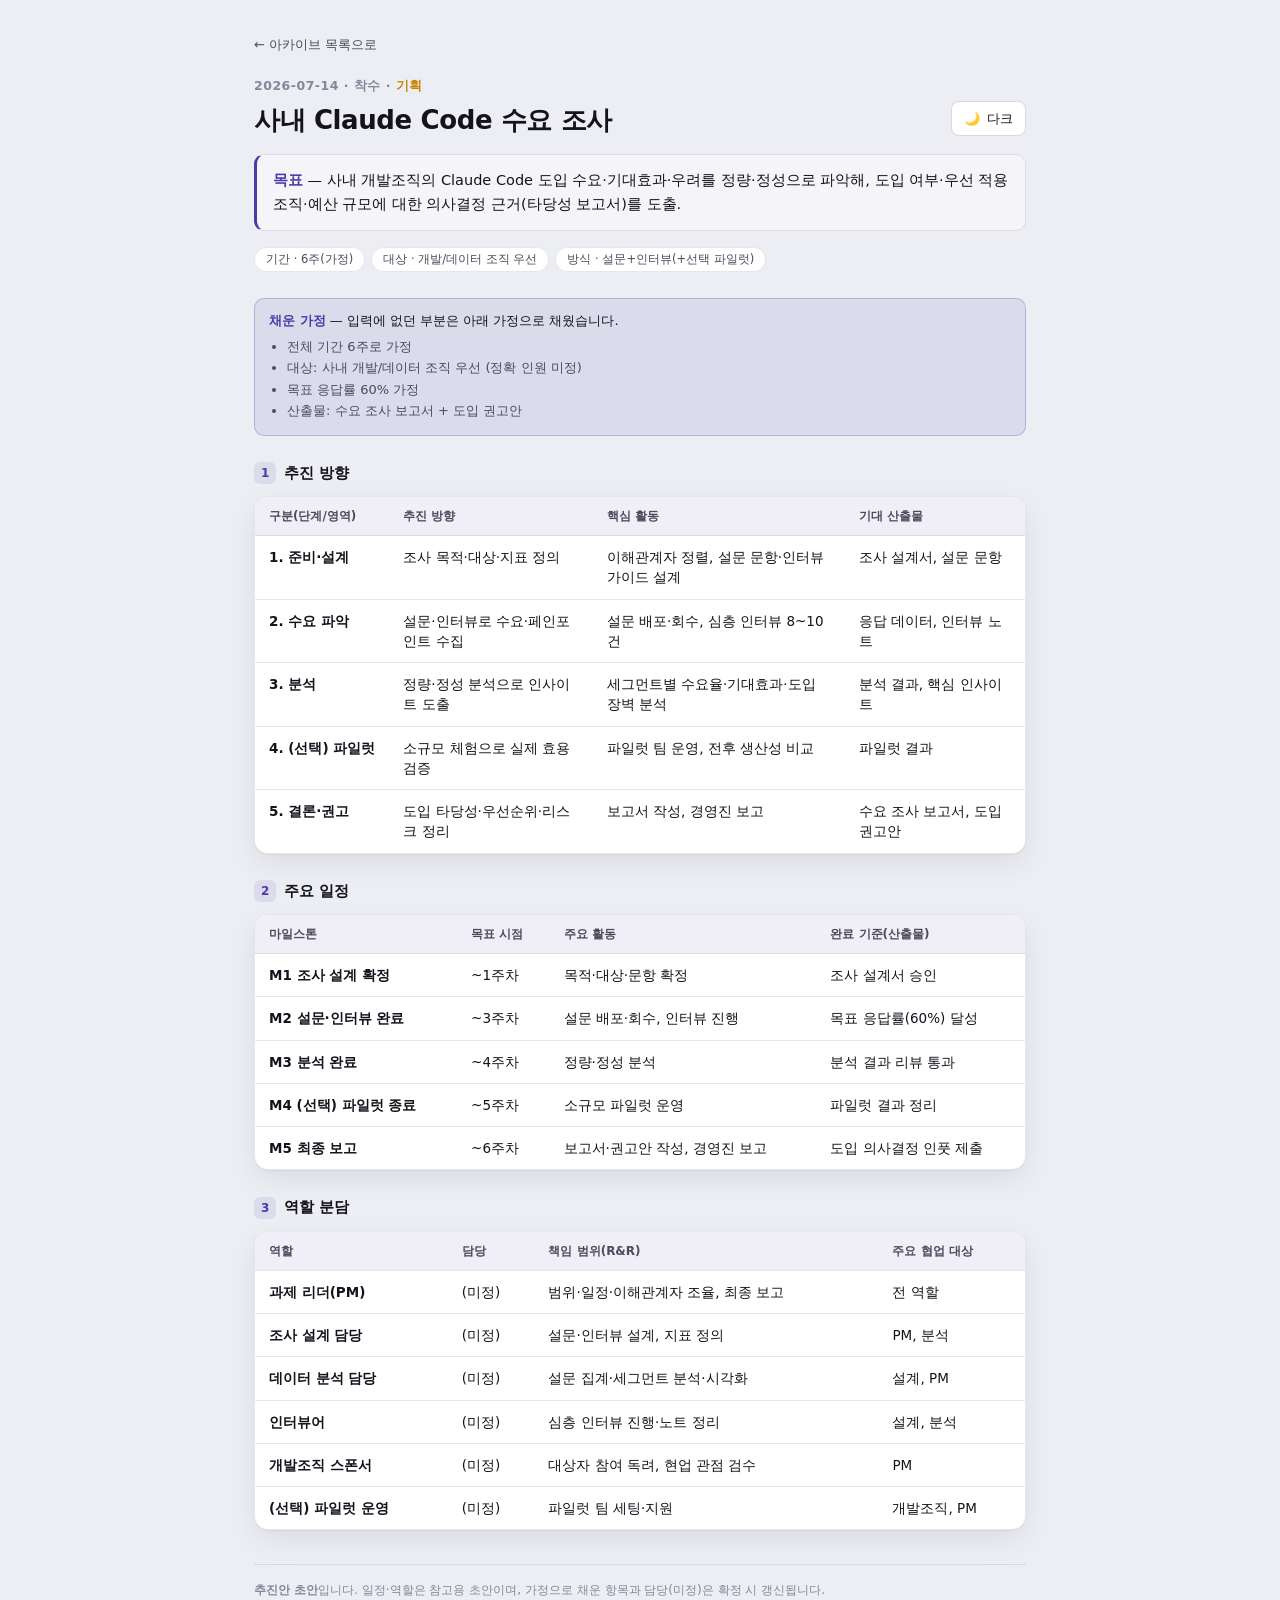
==== plans/claude-code-demand.html @ 67fa5ae9 "Add: 사내 Claude Code 수요 조사 추진안" ====
<!doctype html>
<html lang="ko">
<head>
  <meta charset="utf-8">
  <meta name="viewport" content="width=device-width, initial-scale=1">
  <title>사내 Claude Code 수요 조사 · 추진안</title>
  <link rel="icon" href="data:image/svg+xml,<svg xmlns='http://www.w3.org/2000/svg' viewBox='0 0 16 16'><text y='14' font-size='14'>🗂️</text></svg>">
  <link rel="stylesheet" href="../style.css">
</head>
<body>
  <div class="wrap narrow">
    <a class="back" href="../index.html">← 아카이브 목록으로</a>
    <header class="top" style="margin-bottom:0">
      <div>
        <div class="meta-date">2026-07-14 · 착수 · <span style="color:var(--warn)">기획</span></div>
        <h1 class="detail-title">사내 Claude Code 수요 조사</h1>
      </div>
      <div class="head-right">
        <button class="btn" id="themeBtn" aria-label="테마 전환"><span id="themeIcon">🌙</span><span id="themeTxt">다크</span></button>
      </div>
    </header>

    <div class="goal"><b>목표</b> — 사내 개발조직의 Claude Code 도입 수요·기대효과·우려를 정량·정성으로 파악해, 도입 여부·우선 적용 조직·예산 규모에 대한 의사결정 근거(타당성 보고서)를 도출.</div>
    <div class="chips">
      <span class="chip-k">기간 · 6주(가정)</span><span class="chip-k">대상 · 개발/데이터 조직 우선</span><span class="chip-k">방식 · 설문+인터뷰(+선택 파일럿)</span>
    </div>

    <div class="assump">
      <b>채운 가정</b> — 입력에 없던 부분은 아래 가정으로 채웠습니다.
      <ul>
        <li>전체 기간 6주로 가정</li>
        <li>대상: 사내 개발/데이터 조직 우선 (정확 인원 미정)</li>
        <li>목표 응답률 60% 가정</li>
        <li>산출물: 수요 조사 보고서 + 도입 권고안</li>
      </ul>
    </div>

    <div class="section-h"><span class="tnum">1</span> 추진 방향</div>
    <div class="tcard"><div class="tscroll"><table>
      <thead><tr><th>구분(단계/영역)</th><th>추진 방향</th><th>핵심 활동</th><th>기대 산출물</th></tr></thead>
      <tbody>
        <tr><td>1. 준비·설계</td><td>조사 목적·대상·지표 정의</td><td>이해관계자 정렬, 설문 문항·인터뷰 가이드 설계</td><td>조사 설계서, 설문 문항</td></tr>
        <tr><td>2. 수요 파악</td><td>설문·인터뷰로 수요·페인포인트 수집</td><td>설문 배포·회수, 심층 인터뷰 8~10건</td><td>응답 데이터, 인터뷰 노트</td></tr>
        <tr><td>3. 분석</td><td>정량·정성 분석으로 인사이트 도출</td><td>세그먼트별 수요율·기대효과·도입 장벽 분석</td><td>분석 결과, 핵심 인사이트</td></tr>
        <tr><td>4. (선택) 파일럿</td><td>소규모 체험으로 실제 효용 검증</td><td>파일럿 팀 운영, 전후 생산성 비교</td><td>파일럿 결과</td></tr>
        <tr><td>5. 결론·권고</td><td>도입 타당성·우선순위·리스크 정리</td><td>보고서 작성, 경영진 보고</td><td>수요 조사 보고서, 도입 권고안</td></tr>
      </tbody>
    </table></div></div>

    <div class="section-h"><span class="tnum">2</span> 주요 일정</div>
    <div class="tcard"><div class="tscroll"><table>
      <thead><tr><th>마일스톤</th><th>목표 시점</th><th>주요 활동</th><th>완료 기준(산출물)</th></tr></thead>
      <tbody>
        <tr><td>M1 조사 설계 확정</td><td>~1주차</td><td>목적·대상·문항 확정</td><td>조사 설계서 승인</td></tr>
        <tr><td>M2 설문·인터뷰 완료</td><td>~3주차</td><td>설문 배포·회수, 인터뷰 진행</td><td>목표 응답률(60%) 달성</td></tr>
        <tr><td>M3 분석 완료</td><td>~4주차</td><td>정량·정성 분석</td><td>분석 결과 리뷰 통과</td></tr>
        <tr><td>M4 (선택) 파일럿 종료</td><td>~5주차</td><td>소규모 파일럿 운영</td><td>파일럿 결과 정리</td></tr>
        <tr><td>M5 최종 보고</td><td>~6주차</td><td>보고서·권고안 작성, 경영진 보고</td><td>도입 의사결정 인풋 제출</td></tr>
      </tbody>
    </table></div></div>

    <div class="section-h"><span class="tnum">3</span> 역할 분담</div>
    <div class="tcard"><div class="tscroll"><table>
      <thead><tr><th>역할</th><th>담당</th><th>책임 범위(R&R)</th><th>주요 협업 대상</th></tr></thead>
      <tbody>
        <tr><td>과제 리더(PM)</td><td>(미정)</td><td>범위·일정·이해관계자 조율, 최종 보고</td><td>전 역할</td></tr>
        <tr><td>조사 설계 담당</td><td>(미정)</td><td>설문·인터뷰 설계, 지표 정의</td><td>PM, 분석</td></tr>
        <tr><td>데이터 분석 담당</td><td>(미정)</td><td>설문 집계·세그먼트 분석·시각화</td><td>설계, PM</td></tr>
        <tr><td>인터뷰어</td><td>(미정)</td><td>심층 인터뷰 진행·노트 정리</td><td>설계, 분석</td></tr>
        <tr><td>개발조직 스폰서</td><td>(미정)</td><td>대상자 참여 독려, 현업 관점 검수</td><td>PM</td></tr>
        <tr><td>(선택) 파일럿 운영</td><td>(미정)</td><td>파일럿 팀 세팅·지원</td><td>개발조직, PM</td></tr>
      </tbody>
    </table></div></div>

    <footer class="note">
      <strong>추진안 초안</strong>입니다. 일정·역할은 참고용 초안이며, 가정으로 채운 항목과 담당(미정)은 확정 시 갱신됩니다.
    </footer>
  </div>
  <script>
    var root=document.documentElement,b=document.getElementById('themeBtn'),ic=document.getElementById('themeIcon'),tx=document.getElementById('themeTxt');
    function dark(){var t=root.getAttribute('data-theme');return t?t==='dark':matchMedia('(prefers-color-scheme: dark)').matches;}
    function sync(){var d=dark();ic.textContent=d?'☀️':'🌙';tx.textContent=d?'라이트':'다크';}
    b.addEventListener('click',function(){root.setAttribute('data-theme',dark()?'light':'dark');sync();});sync();
  </script>
</body>
</html>
---- style.css ----
:root {
  --page:#edeef4; --surface:#ffffff; --surface-2:#f4f4f9;
  --text-1:#14131c; --text-2:#4c4a5c; --muted:#87859a;
  --border:rgba(20,19,28,0.10); --border-strong:rgba(20,19,28,0.16);
  --shadow:0 1px 2px rgba(20,19,28,0.05),0 10px 28px rgba(20,19,28,0.07);
  --accent:#4a3aa7; --accent-soft:rgba(74,58,167,0.10);
  --good:#0ca30c; --warn:#c98500; --info:#2a78d6;
  --th-bg:#f0eff7;
}
@media (prefers-color-scheme: dark) {
  :root {
    --page:#0c0b12; --surface:#17161f; --surface-2:#1e1d29;
    --text-1:#f4f3fa; --text-2:#bcbacb; --muted:#807e93;
    --border:rgba(255,255,255,0.10); --border-strong:rgba(255,255,255,0.17);
    --shadow:0 1px 2px rgba(0,0,0,0.45),0 12px 32px rgba(0,0,0,0.4);
    --accent:#9085e9; --accent-soft:rgba(144,133,233,0.16);
    --good:#0ca30c; --warn:#e0a020; --info:#3987e5;
    --th-bg:#211f2e;
  }
}
:root[data-theme="light"]{--page:#edeef4;--surface:#ffffff;--surface-2:#f4f4f9;--text-1:#14131c;--text-2:#4c4a5c;--muted:#87859a;--border:rgba(20,19,28,0.10);--border-strong:rgba(20,19,28,0.16);--shadow:0 1px 2px rgba(20,19,28,0.05),0 10px 28px rgba(20,19,28,0.07);--accent:#4a3aa7;--accent-soft:rgba(74,58,167,0.10);--good:#0ca30c;--warn:#c98500;--info:#2a78d6;--th-bg:#f0eff7;}
:root[data-theme="dark"]{--page:#0c0b12;--surface:#17161f;--surface-2:#1e1d29;--text-1:#f4f3fa;--text-2:#bcbacb;--muted:#807e93;--border:rgba(255,255,255,0.10);--border-strong:rgba(255,255,255,0.17);--shadow:0 1px 2px rgba(0,0,0,0.45),0 12px 32px rgba(0,0,0,0.4);--accent:#9085e9;--accent-soft:rgba(144,133,233,0.16);--good:#0ca30c;--warn:#e0a020;--info:#3987e5;--th-bg:#211f2e;}

* { box-sizing:border-box; }
body { margin:0; background:var(--page); color:var(--text-1);
  font-family:system-ui,-apple-system,"Segoe UI",Roboto,"Apple SD Gothic Neo","Malgun Gothic",sans-serif;
  line-height:1.5; -webkit-font-smoothing:antialiased; }
a { color:var(--accent); }
.wrap { max-width:1080px; margin:0 auto; padding:32px 24px 64px; }
.wrap.narrow { max-width:820px; }

header.top { display:flex; align-items:flex-end; justify-content:space-between; gap:20px; flex-wrap:wrap; margin-bottom:6px; }
.eyebrow { font-size:11px; font-weight:700; letter-spacing:.15em; text-transform:uppercase; color:var(--accent); margin:0 0 6px; }
h1 { font-size:27px; line-height:1.15; margin:0; letter-spacing:-.015em; text-wrap:balance; }
.lede { font-size:14px; color:var(--text-2); margin:10px 0 0; max-width:60ch; }
.head-right { display:flex; align-items:center; gap:10px; }
.sample-pill { display:inline-flex; align-items:center; gap:6px; font-size:11px; font-weight:600; color:var(--text-2);
  background:var(--surface-2); border:1px solid var(--border); padding:5px 10px; border-radius:999px; }
.sample-pill::before { content:""; width:7px; height:7px; border-radius:50%; background:var(--warn); }
.btn { font:inherit; font-size:13px; color:var(--text-1); background:var(--surface); border:1px solid var(--border-strong);
  border-radius:8px; padding:7px 12px; cursor:pointer; display:inline-flex; align-items:center; gap:7px; }
.btn:hover { background:var(--surface-2); }
.btn:focus-visible { outline:2px solid var(--accent); outline-offset:2px; }

.filters { display:flex; align-items:center; gap:8px; flex-wrap:wrap; margin:22px 0 10px; }
.filters .flabel { font-size:12px; color:var(--muted); margin-right:2px; }
.fchip { font:inherit; font-size:12.5px; color:var(--text-2); background:var(--surface); border:1px solid var(--border);
  border-radius:999px; padding:6px 13px; cursor:pointer; }
.fchip[aria-pressed="true"] { background:var(--accent); border-color:var(--accent); color:#fff; font-weight:600; }
.fchip:focus-visible { outline:2px solid var(--accent); outline-offset:2px; }
.count { font-size:12.5px; color:var(--muted); margin:0 0 14px; font-variant-numeric:tabular-nums; }

.cards { display:grid; grid-template-columns:repeat(3,1fr); gap:16px; }
.plan { display:flex; flex-direction:column; background:var(--surface); border:1px solid var(--border); border-radius:14px;
  padding:18px; text-decoration:none; color:inherit; box-shadow:var(--shadow); transition:transform .12s, border-color .12s; }
.plan:hover { transform:translateY(-3px); border-color:var(--border-strong); }
.plan:focus-visible { outline:2px solid var(--accent); outline-offset:2px; }
.plan .pd { font-size:11.5px; color:var(--muted); font-variant-numeric:tabular-nums; letter-spacing:.03em; }
.plan .pt { font-size:15.5px; font-weight:650; margin:8px 0 8px; line-height:1.32; letter-spacing:-.01em; }
.plan .pg { font-size:13px; color:var(--text-2); line-height:1.55; flex:1;
  display:-webkit-box; -webkit-line-clamp:3; -webkit-box-orient:vertical; overflow:hidden; }
.plan .pg b { color:var(--text-1); font-weight:600; }
.pmeta { display:flex; gap:8px; align-items:center; flex-wrap:wrap; margin-top:13px; }
.status { font-size:11px; font-weight:700; padding:2px 9px; border-radius:6px; }
.st-plan { color:var(--warn); background:color-mix(in srgb,var(--warn) 16%,transparent); }
.st-doing { color:var(--info); background:color-mix(in srgb,var(--info) 16%,transparent); }
.st-done { color:var(--good); background:color-mix(in srgb,var(--good) 16%,transparent); }
.metric { font-size:11.5px; color:var(--muted); font-variant-numeric:tabular-nums; }
.plan.hidden { display:none; }
.empty-note { font-size:13px; color:var(--muted); padding:14px 2px; }

/* detail */
.back { display:inline-flex; align-items:center; gap:6px; font-size:13px; color:var(--text-2); text-decoration:none; margin-bottom:22px; }
.back:hover { color:var(--accent); }
.meta-date { font-size:12.5px; color:var(--muted); font-variant-numeric:tabular-nums; letter-spacing:.04em; text-transform:uppercase; font-weight:600; }
.detail-title { font-size:26px; line-height:1.2; margin:10px 0 0; letter-spacing:-.015em; text-wrap:balance; }
.goal { background:var(--surface-2); border:1px solid var(--border); border-left:3px solid var(--accent);
  border-radius:10px; padding:14px 16px; margin:18px 0 8px; font-size:14.5px; color:var(--text-1); line-height:1.6; }
.goal b { color:var(--accent); }
.chips { display:flex; gap:6px; flex-wrap:wrap; margin:16px 0 26px; align-items:center; }
.chip-k { font-size:11.5px; color:var(--text-2); background:var(--surface); border:1px solid var(--border); border-radius:999px; padding:3px 11px; }
.assump { background:var(--accent-soft); border:1px solid color-mix(in srgb,var(--accent) 26%,transparent);
  border-radius:10px; padding:12px 14px; margin:0 0 26px; font-size:13px; color:var(--text-1); }
.assump b { color:var(--accent); }
.assump ul { margin:6px 0 0; padding-left:18px; }
.assump li { margin:2px 0; color:var(--text-2); }

.section-h { display:flex; align-items:center; gap:8px; font-size:15px; font-weight:650; margin:26px 0 12px; letter-spacing:-.01em; }
.section-h .tnum { width:22px; height:22px; border-radius:6px; background:var(--accent-soft); color:var(--accent); font-size:12px; font-weight:700; display:grid; place-items:center; }
.tcard { background:var(--surface); border:1px solid var(--border); border-radius:14px; box-shadow:var(--shadow); overflow:hidden; }
.tscroll { overflow-x:auto; }
table { width:100%; border-collapse:collapse; font-size:13.5px; }
thead th { background:var(--th-bg); color:var(--text-2); font-weight:600; font-size:12px; text-align:left; padding:10px 14px; white-space:nowrap; }
tbody td { padding:11px 14px; border-top:1px solid var(--border); vertical-align:top; color:var(--text-1); line-height:1.5; }
tbody td:first-child { font-weight:600; white-space:nowrap; }
footer.note { margin-top:34px; font-size:12px; color:var(--muted); line-height:1.6; border-top:1px solid var(--border); padding-top:16px; }
footer.note code { background:var(--surface-2); padding:1px 5px; border-radius:4px; }

@media (max-width:820px){ .cards { grid-template-columns:1fr; } }
@media (prefers-reduced-motion:reduce){ * { transition:none !important; } }
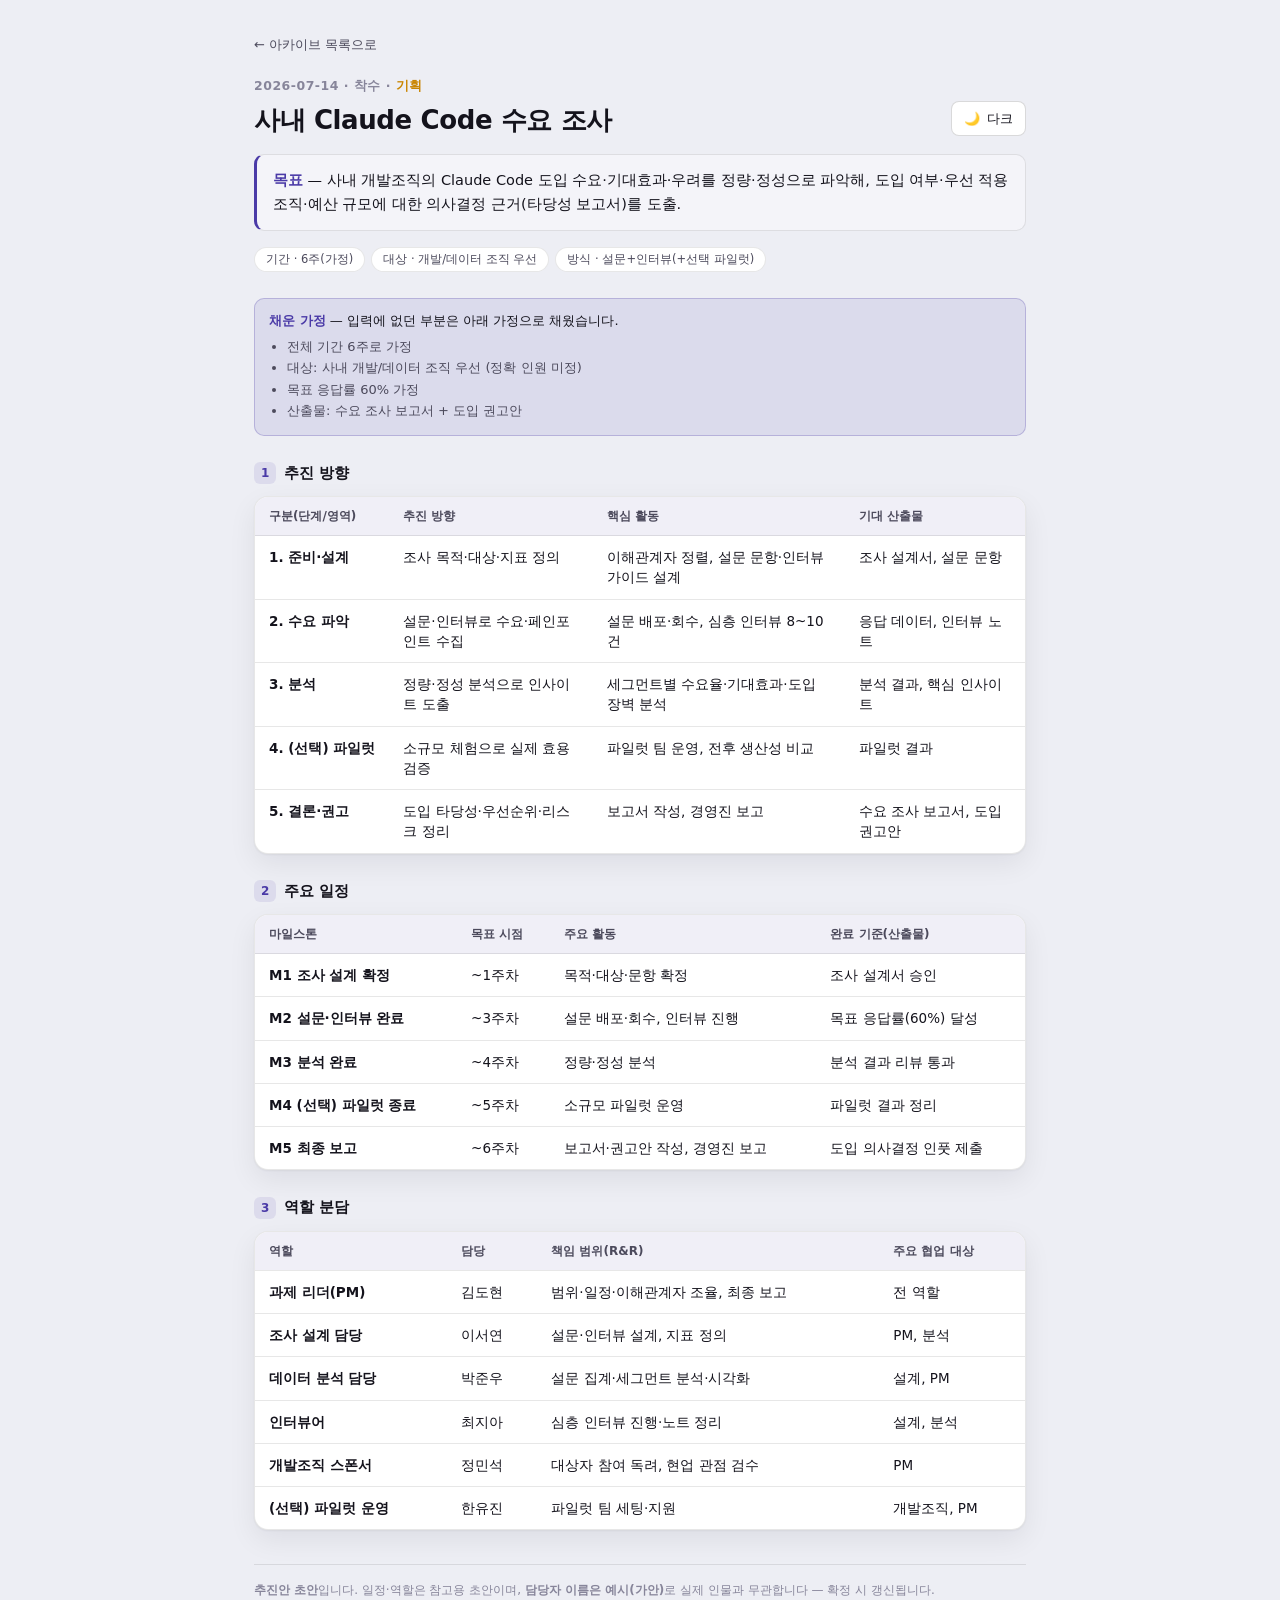
==== commit 8241f278: "Fill placeholder owner names in Claude Code demand plan" ====
--- a/plans/claude-code-demand.html
+++ b/plans/claude-code-demand.html
@@ -63,17 +63,17 @@
     <div class="tcard"><div class="tscroll"><table>
       <thead><tr><th>역할</th><th>담당</th><th>책임 범위(R&R)</th><th>주요 협업 대상</th></tr></thead>
       <tbody>
-        <tr><td>과제 리더(PM)</td><td>(미정)</td><td>범위·일정·이해관계자 조율, 최종 보고</td><td>전 역할</td></tr>
-        <tr><td>조사 설계 담당</td><td>(미정)</td><td>설문·인터뷰 설계, 지표 정의</td><td>PM, 분석</td></tr>
-        <tr><td>데이터 분석 담당</td><td>(미정)</td><td>설문 집계·세그먼트 분석·시각화</td><td>설계, PM</td></tr>
-        <tr><td>인터뷰어</td><td>(미정)</td><td>심층 인터뷰 진행·노트 정리</td><td>설계, 분석</td></tr>
-        <tr><td>개발조직 스폰서</td><td>(미정)</td><td>대상자 참여 독려, 현업 관점 검수</td><td>PM</td></tr>
-        <tr><td>(선택) 파일럿 운영</td><td>(미정)</td><td>파일럿 팀 세팅·지원</td><td>개발조직, PM</td></tr>
+        <tr><td>과제 리더(PM)</td><td>김도현</td><td>범위·일정·이해관계자 조율, 최종 보고</td><td>전 역할</td></tr>
+        <tr><td>조사 설계 담당</td><td>이서연</td><td>설문·인터뷰 설계, 지표 정의</td><td>PM, 분석</td></tr>
+        <tr><td>데이터 분석 담당</td><td>박준우</td><td>설문 집계·세그먼트 분석·시각화</td><td>설계, PM</td></tr>
+        <tr><td>인터뷰어</td><td>최지아</td><td>심층 인터뷰 진행·노트 정리</td><td>설계, 분석</td></tr>
+        <tr><td>개발조직 스폰서</td><td>정민석</td><td>대상자 참여 독려, 현업 관점 검수</td><td>PM</td></tr>
+        <tr><td>(선택) 파일럿 운영</td><td>한유진</td><td>파일럿 팀 세팅·지원</td><td>개발조직, PM</td></tr>
       </tbody>
     </table></div></div>
 
     <footer class="note">
-      <strong>추진안 초안</strong>입니다. 일정·역할은 참고용 초안이며, 가정으로 채운 항목과 담당(미정)은 확정 시 갱신됩니다.
+      <strong>추진안 초안</strong>입니다. 일정·역할은 참고용 초안이며, <strong>담당자 이름은 예시(가안)</strong>로 실제 인물과 무관합니다 — 확정 시 갱신됩니다.
     </footer>
   </div>
   <script>
